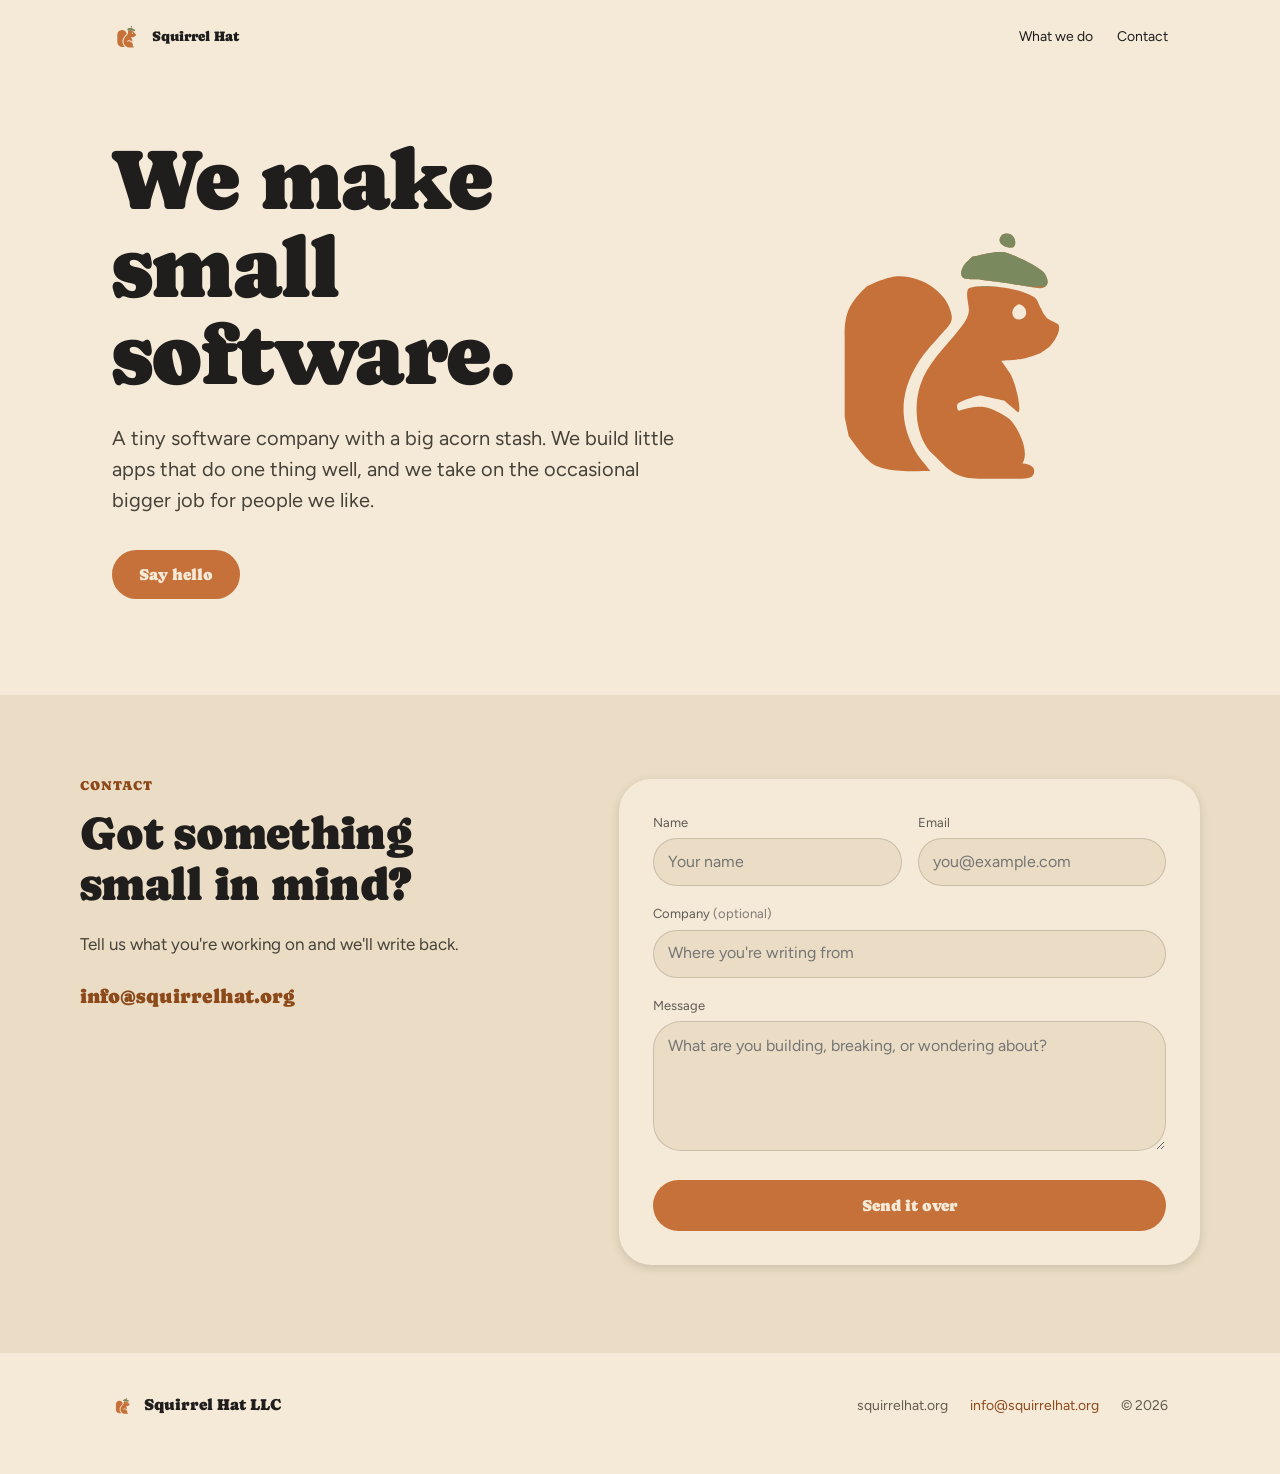
==== index.html @ fc4f5452 "website" ====
<!DOCTYPE html>
<html lang="en">
<head>
<meta charset="utf-8">
<meta name="viewport" content="width=device-width, initial-scale=1">
<title>Squirrel Hat - We make small software.</title>
<meta name="description" content="Squirrel Hat LLC is a tiny software company. We build little apps that do one thing well, and take on the occasional bigger job for people we like.">
<link rel="stylesheet" href="css/styles.css">
<link rel="preconnect" href="https://fonts.gstatic.com" crossorigin>
</head>
<body>
<div class="sh-page">

  <nav class="nav sh-nav">
    <a href="#top" class="nav-brand">
      <img class="sh-brand-mark" src="assets/mascot.svg" alt="" />
      Squirrel Hat
    </a>
    <a href="#work">What we do</a>
    <a href="#contact">Contact</a>
  </nav>

  <section id="top" class="sh-hero">
    <div class="sh-hero-copy">
      <h1>We make small software.</h1>
      <p class="sh-hero-lede">A tiny software company with a big acorn stash. We build little apps that do one thing well, and we take on the occasional bigger job for people we like.</p>
      <div class="sh-hero-actions">
        <a href="#contact" class="btn btn-primary">Say hello</a>
        <!-- <a href="#work" class="btn btn-secondary">See what we do</a> -->
      </div>
    </div>

    <div class="sh-mascot-wrap">
      <img class="sh-mascot" src="assets/mascot.svg" alt="Squirrel Hat mascot — a squirrel wearing an acorn cap" />
    </div>
  </section>

  <!-- <section id="work" class="sh-work">
    <h6>What we do</h6>
    <h2>Three hats, hung by the door.</h2>
    <p class="sh-work-lede">We're new, so the shelf is still mostly empty — but here's the shape of the work.</p>

    <div class="sh-work-grid">
      <div class="card elev-sm">
        <span class="sh-dot sh-dot--apps"></span>
        <div class="card-title">Little apps</div>
        <p class="card-body">Small, unrelated tools that scratch a specific itch. No dashboards, no onboarding flow, no five-year roadmap. Just the thing you needed.</p>
      </div>
      <div class="card elev-sm">
        <span class="sh-dot sh-dot--work"></span>
        <div class="card-title">Software work</div>
        <p class="card-body">Building, fixing, or finishing software for other people. Prototypes, internal tools, the app that's been 90% done since spring.</p>
      </div>
      <div class="card elev-sm">
        <span class="sh-dot sh-dot--experiments"></span>
        <div class="card-title">Odd experiments</div>
        <p class="card-body">Things we build because we're curious. Some become products, most stay in the tree. You'll hear about them either way.</p>
      </div>
    </div>
  </section> -->

  <section id="contact" class="sh-contact">
    <div class="sh-contact-grid">
      <div>
        <h6>Contact</h6>
        <h2>Got something small in mind?</h2>
        <p class="sh-contact-lede">Tell us what you're working on and we'll write back. </p>
        <p class="sh-contact-email"><a href="mailto:info@squirrelhat.org">info@squirrelhat.org</a></p>
      </div>

      <div class="card elev-md sh-contact-card">
        <div id="sh-sent" class="sh-sent">
          <span class="sh-sent-icon"></span>
          <div class="sh-sent-title">Stashed away safely.</div>
          <p class="sh-sent-body">Thanks <span id="sh-sent-name"></span> — your note is in the pile and we'll get back to you shortly.</p>
          <button type="button" id="sh-reset" class="btn btn-secondary">Send another</button>
        </div>

        <form id="sh-contact-form" class="sh-form">
          <div class="sh-form-row">
            <div class="field">
              <label for="sh-name">Name</label>
              <input id="sh-name" class="input" name="name" required placeholder="Your name" />
            </div>
            <div class="field">
              <label for="sh-email">Email</label>
              <input id="sh-email" class="input" name="email" type="email" required placeholder="you@example.com" />
            </div>
          </div>
          <div class="field">
            <label for="sh-company">Company <span class="text-muted">(optional)</span></label>
            <input id="sh-company" class="input" name="company" placeholder="Where you're writing from" />
          </div>
          <div class="field">
            <label for="sh-message">Message</label>
            <textarea id="sh-message" class="input" name="message" required placeholder="What are you building, breaking, or wondering about?"></textarea>
          </div>
          <button type="submit" class="btn btn-primary btn-block">Send it over</button>
        </form>
      </div>
    </div>
  </section>

  <footer class="sh-footer">
    <div class="sh-footer-brand">
      <img class="sh-footer-mark" src="assets/mascot.svg" alt="" />
      Squirrel Hat LLC
    </div>
    <div class="sh-footer-links">
      <span>squirrelhat.org</span>
      <a href="mailto:info@squirrelhat.org">info@squirrelhat.org</a>
      <span>© 2026</span>
    </div>
  </footer>
</div>

<script src="js/main.js"></script>
</body>
</html>
---- css/styles.css ----
/* Organic — design-system tokens and component classes. */
@import url('https://fonts.googleapis.com/css2?family=Caprasimo:wght@400&family=Figtree:wght@400;600;700&display=swap');

:root {
  --color-bg: #f5ead8;
  --color-surface: #ebddc5;
  --color-text: #201e1d;
  --color-accent: #c67139;
  --color-accent-2: #7a8a5e;
  --color-divider: color-mix(in srgb, #201e1d 16%, transparent);

  --color-neutral-100: #f9f4ed;
  --color-neutral-200: #eee7db;
  --color-neutral-300: #dcd3c4;
  --color-neutral-400: #c0b6a5;
  --color-neutral-500: #a19786;
  --color-neutral-600: #82796a;
  --color-neutral-700: #645c50;
  --color-neutral-800: #474238;
  --color-neutral-900: #2e2b25;

  --color-accent-100: #fff2eb;
  --color-accent-200: #ffe1d0;
  --color-accent-300: #ffc6a5;
  --color-accent-400: #f6a06b;
  --color-accent-500: #d67f48;
  --color-accent-600: #b2622d;
  --color-accent-700: #8c491a;
  --color-accent-800: #643312;
  --color-accent-900: #402310;

  --color-accent-2-100: #f0fae1;
  --color-accent-2-200: #e1eecc;
  --color-accent-2-300: #ccdbb2;
  --color-accent-2-400: #aebf92;
  --color-accent-2-500: #8fa073;
  --color-accent-2-600: #728157;
  --color-accent-2-700: #56633f;
  --color-accent-2-800: #3d472b;
  --color-accent-2-900: #272e1b;

  --font-heading: "Caprasimo", system-ui, sans-serif;
  --font-heading-weight: 400;
  --font-body: "Figtree", system-ui, sans-serif;

  --space-1: 4.4px;
  --space-2: 8.8px;
  --space-3: 13.2px;
  --space-4: 17.6px;
  --space-6: 26.4px;
  --space-8: 35.2px;

  --radius-sm: 8px;
  --radius-md: 16px;
  --radius-lg: 28px;

  --shadow-sm: 0 1px 2px color-mix(in srgb, #2e2b25 14%, transparent);
  --shadow-md: 0 3px 10px color-mix(in srgb, #2e2b25 16%, transparent);
  --shadow-lg: 0 12px 32px color-mix(in srgb, #2e2b25 22%, transparent);
}

body {
  background: var(--color-bg);
  color: var(--color-text);
  font-family: var(--font-body);
}
h1, h2, h3, h4 { font-family: var(--font-heading); font-weight: var(--font-heading-weight); }

*, *::before, *::after { box-sizing: border-box; }
body { margin: 0; font-size: 15px; line-height: 1.55; font-weight: 400; }
h1, h2, h3, h4, h5, h6 {
  font-family: var(--font-heading); font-weight: var(--font-heading-weight);
  line-height: 1.12; letter-spacing: -0.015em; margin: 0 0 var(--space-2);
}
h1 { font-size: 42px; }
h2 { font-size: 32px; }
h3 { font-size: 25px; }
h4 { font-size: 20px; }
h5 { font-size: 16px; }
h6 { font-size: 13px; }
h6 { letter-spacing: 0.08em; text-transform: uppercase; }
p { margin: 0 0 var(--space-3); }
a { color: var(--color-accent-700); text-underline-offset: 3px; text-decoration: none; }
a:hover { color: var(--color-accent); }
img { display: block; max-width: 100%; }
figure { margin: 0; }
figcaption {
  font-size: 11px; margin-top: var(--space-1);
  color: color-mix(in srgb, var(--color-text) 55%, transparent);
}
.text-muted { color: color-mix(in srgb, var(--color-text) 55%, transparent); }
:focus { outline: none; }
:focus-visible { outline: 2px solid var(--color-accent); outline-offset: 2px; }
::selection { background: color-mix(in srgb, var(--color-accent) 30%, transparent); }

.hr {
  height: 1px; border: 0; margin: var(--space-4) 0;
  background: var(--color-divider);
}

/* — buttons — */
.btn {
  display: inline-flex; align-items: center; justify-content: center; gap: 6px;
  cursor: pointer; text-decoration: none;
  font-family: var(--font-heading); font-weight: var(--font-heading-weight);
  font-size: 14px; line-height: 1.2; color: var(--color-text);
  background: transparent; border: 1px solid transparent;
  padding: var(--space-2) calc(var(--space-3) * 1.2);
  border-radius: var(--radius-md);
}
.btn svg { display: block; }
.btn:disabled { opacity: 0.45; cursor: not-allowed; }
.btn-primary { background: var(--color-accent); color: var(--color-bg); }
.btn-primary:hover { background: var(--color-accent-600); }
.btn-primary:active { background: var(--color-accent-700); }
.btn-secondary { border-color: var(--color-divider); }
.btn-secondary:hover { background: color-mix(in srgb, var(--color-text) 7%, transparent); }
.btn-secondary:active { background: color-mix(in srgb, var(--color-text) 14%, transparent); }
.btn-block { width: 100%; margin-top: var(--space-2); }

/* — forms — */
.field > label {
  display: block; font-size: 12px; margin-bottom: 5px;
  color: color-mix(in srgb, var(--color-text) 70%, transparent);
}
.input {
  width: 100%; min-height: 36px; padding: 6px 10px; font: inherit;
  font-size: 14px; color: var(--color-text); caret-color: var(--color-accent);
  background: var(--color-surface);
  border: 1px solid var(--color-divider); border-radius: var(--radius-md);
}
.input:hover { border-color: color-mix(in srgb, var(--color-text) 45%, transparent); }
.input:focus-visible { border-color: var(--color-accent); outline-offset: 0; }
textarea.input { min-height: 90px; resize: vertical; }

/* — cards — */
.card {
  display: flex; flex-direction: column; gap: var(--space-2);
  padding: var(--space-3); border-radius: var(--radius-md); background: var(--color-surface);
}
.card-title {
  font-family: var(--font-heading); font-weight: var(--font-heading-weight);
  font-size: 17px; line-height: 1.2;
}
.card-body { margin: 0; font-size: 13px; opacity: 0.8; flex: 1; }
.elev-sm { box-shadow: var(--shadow-sm); }
.elev-md { box-shadow: var(--shadow-md); }
.elev-lg { box-shadow: var(--shadow-lg); }

/* — tags — */
.tag {
  display: inline-flex; align-items: center; font-size: 11px;
  letter-spacing: 0.02em; padding: 3px 10px;
  border-radius: calc(var(--radius-md) * 0.75);
}
.tag-accent-2 { background: var(--color-accent-2-100); color: var(--color-accent-2-800); }

/* — navigation — */
.nav {
  display: flex; align-items: center; gap: var(--space-4);
  padding: var(--space-3) var(--space-4);
}
.nav-brand {
  display: flex; align-items: center; gap: 10px;
  font-family: var(--font-heading); font-weight: var(--font-heading-weight);
  font-size: 18px; margin-right: auto;
}
.nav a { color: inherit; text-decoration: none; font-size: 14px; }
.nav a:hover, .nav a[aria-current='page'] { color: var(--color-accent); }

/* — rounded frame — */
.card { border-radius: calc(var(--radius-lg) * 1.15); }
.btn, .tag, .input { border-radius: 999px; }
.input { padding-inline: 14px; }

/* ══════════════════════════════════════════════════════════════════════
   Squirrel Hat landing page
   ══════════════════════════════════════════════════════════════════ */

body { overflow-x: hidden; }

.sh-page {
  background: var(--color-bg);
  color: var(--color-text);
  font-family: var(--font-body);
  min-height: 100vh;
}

.sh-nav {
  max-width: 1120px;
  margin: 0 auto;
  padding: 22px clamp(20px, 5vw, 32px);
  gap: clamp(16px, 3vw, 24px);
}

.sh-brand-mark {
  width: 30px; height: 30px;
}

.sh-hero {
  position: relative;
  max-width: 1120px;
  margin: 0 auto;
  padding: clamp(24px, 5vw, 40px) clamp(20px, 5vw, 32px) clamp(56px, 9vw, 96px);
  display: grid;
  grid-template-columns: minmax(0, 1.15fr) minmax(0, 0.85fr);
  gap: clamp(24px, 5vw, 56px);
  align-items: center;
}

.sh-hero-copy { position: relative; z-index: 2; }

.sh-hero h1 {
  font-size: clamp(40px, 8.5vw, 86px);
  line-height: 1.02;
  letter-spacing: -0.02em;
  margin: 22px 0 0;
  max-width: 15ch;
  text-wrap: balance;
}

.sh-hero-lede {
  font-size: clamp(17px, 2.4vw, 20px);
  line-height: 1.55;
  max-width: 46ch;
  margin: 24px 0 0;
  color: var(--color-neutral-800);
}

.sh-hero-actions {
  display: flex; flex-wrap: wrap; gap: 12px; margin-top: 34px;
}
.sh-hero-actions .btn { font-size: 16px; padding: 14px 26px; }

.sh-mascot-wrap {
  display: grid; place-items: center;
  width: min(320px, 68vw);
  margin-inline: auto;
}

@keyframes sh-bobble {
  0%, 100% { transform: translateY(0) rotate(-3deg); }
  50% { transform: translateY(-10px) rotate(2deg); }
}
.sh-mascot {
  width: 100%; height: auto; display: block;
  animation: sh-bobble 6s ease-in-out infinite;
}

.sh-work {
  max-width: 1120px;
  margin: 0 auto;
  padding: 8px clamp(20px, 5vw, 32px) clamp(56px, 9vw, 96px);
}
.sh-work h6 { color: var(--color-accent-700); margin: 0 0 14px; }
.sh-work h2 { font-size: clamp(32px, 3.6vw, 46px); margin: 0; max-width: 22ch; }
.sh-work-lede { font-size: 17px; max-width: 52ch; margin: 18px 0 0; color: var(--color-neutral-800); }

.sh-work-grid {
  display: grid;
  grid-template-columns: repeat(auto-fit, minmax(min(260px, 100%), 1fr));
  gap: 20px;
  margin-top: clamp(30px, 5vw, 44px);
}
.sh-work-grid .card { padding: 30px; gap: 12px; }
.sh-work-grid .card-title { font-size: 23px; margin-top: 6px; }
.sh-work-grid .card-body { font-size: 15px; opacity: 1; color: var(--color-neutral-800); }

.sh-dot {
  width: 44px; height: 44px; border-radius: 999px; display: block;
}
.sh-dot--apps { background: var(--color-accent-300); }
.sh-dot--work { background: var(--color-accent-2-300); }
.sh-dot--experiments { background: var(--color-neutral-400); }

.sh-contact {
  background: var(--color-surface);
  padding: clamp(52px, 8vw, 84px) clamp(20px, 5vw, 32px) clamp(56px, 8vw, 88px);
}
.sh-contact-grid {
  max-width: 1120px;
  margin: 0 auto;
  display: grid;
  grid-template-columns: minmax(0, 0.9fr) minmax(0, 1.1fr);
  gap: clamp(32px, 5vw, 64px);
  align-items: start;
}
.sh-contact h6 { color: var(--color-accent-700); margin: 0 0 14px; }
.sh-contact h2 { font-size: clamp(32px, 3.6vw, 46px); margin: 0; max-width: 16ch; }
.sh-contact-lede { font-size: 17px; max-width: 40ch; margin: 20px 0 0; color: var(--color-neutral-800); }
.sh-contact-email { font-size: 17px; margin: 24px 0 0; }
.sh-contact-email a { font-size: 20px; font-family: var(--font-heading); }

.sh-contact-card { background: var(--color-bg); padding: clamp(22px, 4vw, 34px); gap: 18px; }

.sh-form-row { display: grid; grid-template-columns: 1fr 1fr; gap: 16px; }
.sh-form { display: grid; gap: 18px; }
.sh-form .field label { font-size: 13px; }
.sh-form input.input, .sh-form textarea.input { min-height: 48px; font-size: 16px; }
.sh-form textarea.input { min-height: 130px; border-radius: var(--radius-lg); padding: 12px 14px; }
.sh-form button[type="submit"] { font-size: 16px; padding: 15px 26px; margin-top: 4px; }

.sh-sent { display: none; }
.sh-sent.is-visible { display: grid; }
.sh-sent {
  gap: 14px; padding: 18px 0 10px; justify-items: start;
}
.sh-sent-icon {
  width: 52px; height: 52px; border-radius: 999px;
  background: var(--color-accent-2-300); display: block;
}
.sh-sent-title { font-family: var(--font-heading); font-size: 27px; line-height: 1.15; }
.sh-sent-body { font-size: 16px; margin: 0; color: var(--color-neutral-800); max-width: 34ch; }
.sh-sent button { font-size: 15px; padding: 11px 22px; }

.sh-form.is-hidden { display: none; }

.sh-footer {
  max-width: 1120px;
  margin: 0 auto;
  padding: 40px clamp(20px, 5vw, 32px) 56px;
  display: flex; flex-wrap: wrap; gap: 18px;
  align-items: center; justify-content: space-between;
}
.sh-footer-brand {
  display: flex; align-items: center; gap: 10px;
  font-family: var(--font-heading); font-size: 16px;
}
.sh-footer-mark {
  width: 22px; height: 22px;
}
.sh-footer-links {
  display: flex; flex-wrap: wrap; gap: 22px;
  font-size: 14px; color: var(--color-neutral-700);
}

@keyframes sh-crumb {
  0% { transform: scale(1); opacity: .75; }
  100% { transform: scale(.2) translateY(14px); opacity: 0; }
}
.sh-crumb {
  position: absolute; width: 10px; height: 10px; border-radius: 50%;
  pointer-events: none; animation: sh-crumb 900ms ease-in forwards;
}

@media (max-width: 860px) {
  .sh-hero { grid-template-columns: 1fr !important; gap: 20px !important; }
  .sh-mascot-wrap { grid-row: 1 !important; justify-self: start !important; margin-inline: 0 !important; }
  .sh-contact-grid { grid-template-columns: 1fr !important; gap: 36px !important; }
}
@media (max-width: 560px) {
  .sh-nav { flex-wrap: wrap !important; row-gap: 10px !important; }
  .sh-form-row { grid-template-columns: 1fr !important; }
  .sh-hero-actions > a { flex: 1 1 100% !important; }
  .sh-footer { flex-direction: column !important; align-items: flex-start !important; }
}
@media (prefers-reduced-motion: reduce) {
  .sh-mascot { animation: none !important; }
}
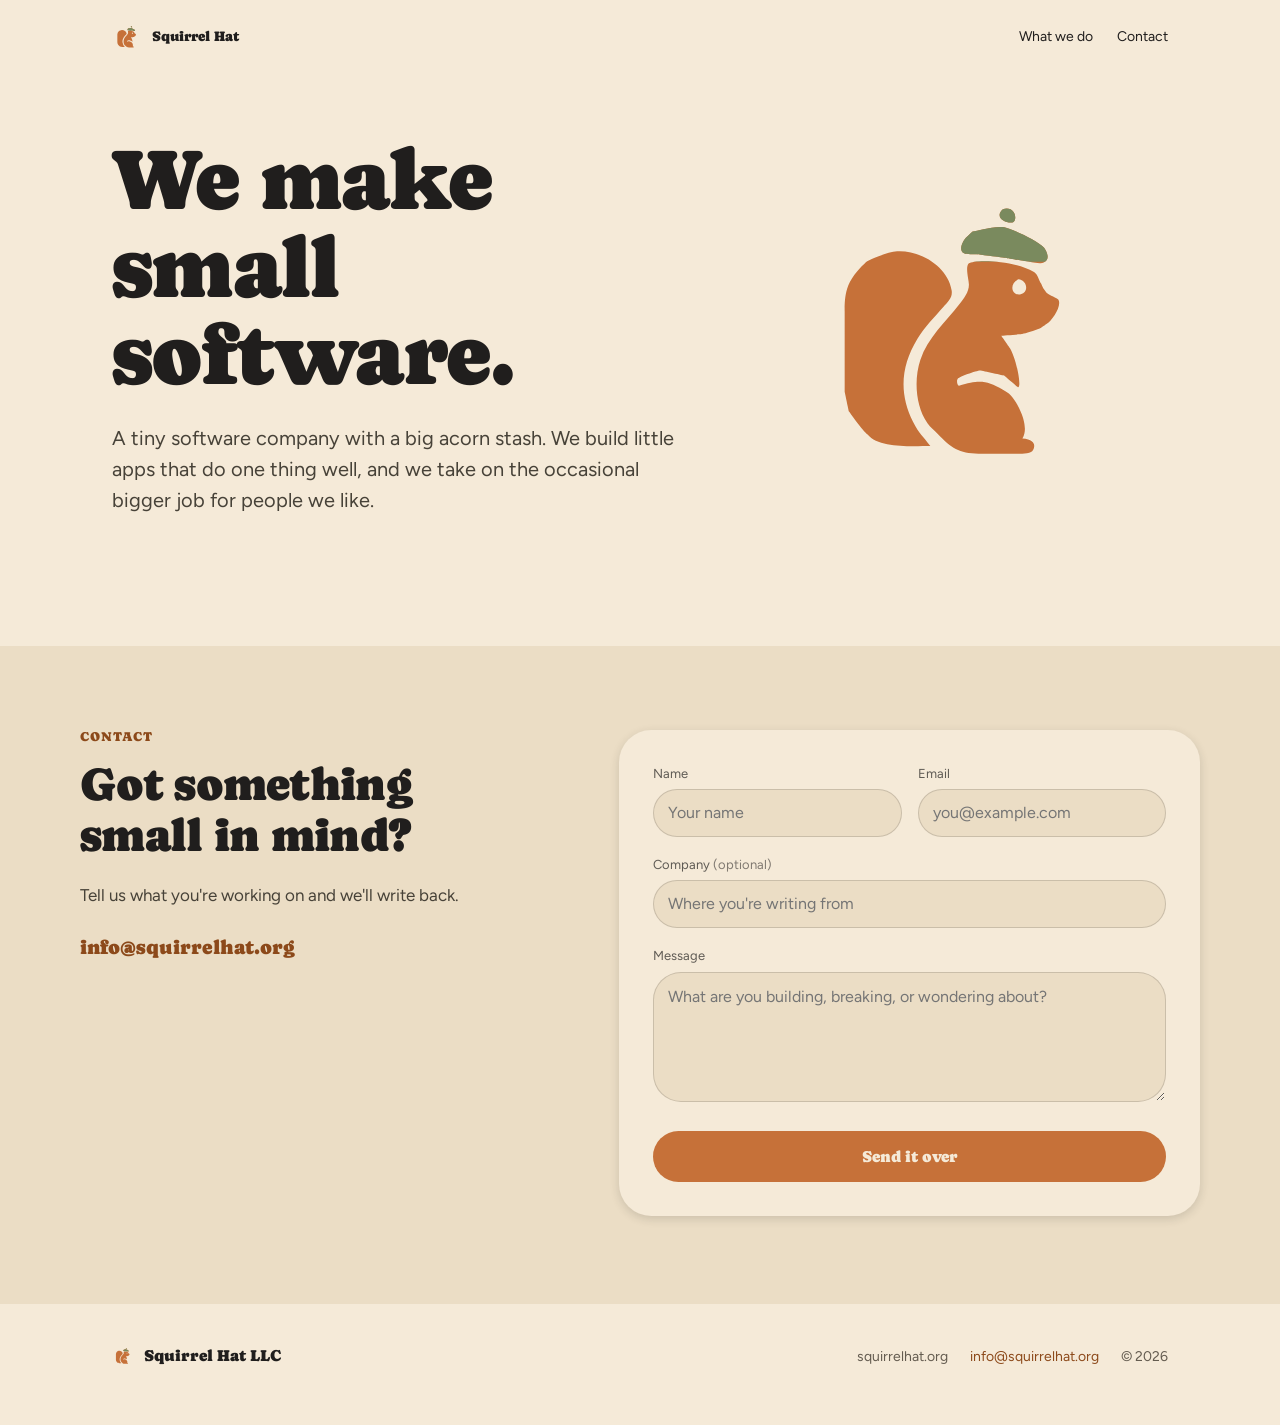
==== commit 0163f820: "Cname" ====
--- a/index.html
+++ b/index.html
@@ -25,7 +25,7 @@
       <h1>We make small software.</h1>
       <p class="sh-hero-lede">A tiny software company with a big acorn stash. We build little apps that do one thing well, and we take on the occasional bigger job for people we like.</p>
       <div class="sh-hero-actions">
-        <a href="#contact" class="btn btn-primary">Say hello</a>
+        <!-- <a href="#contact" class="btn btn-primary">Say hello</a> -->
         <!-- <a href="#work" class="btn btn-secondary">See what we do</a> -->
       </div>
     </div>
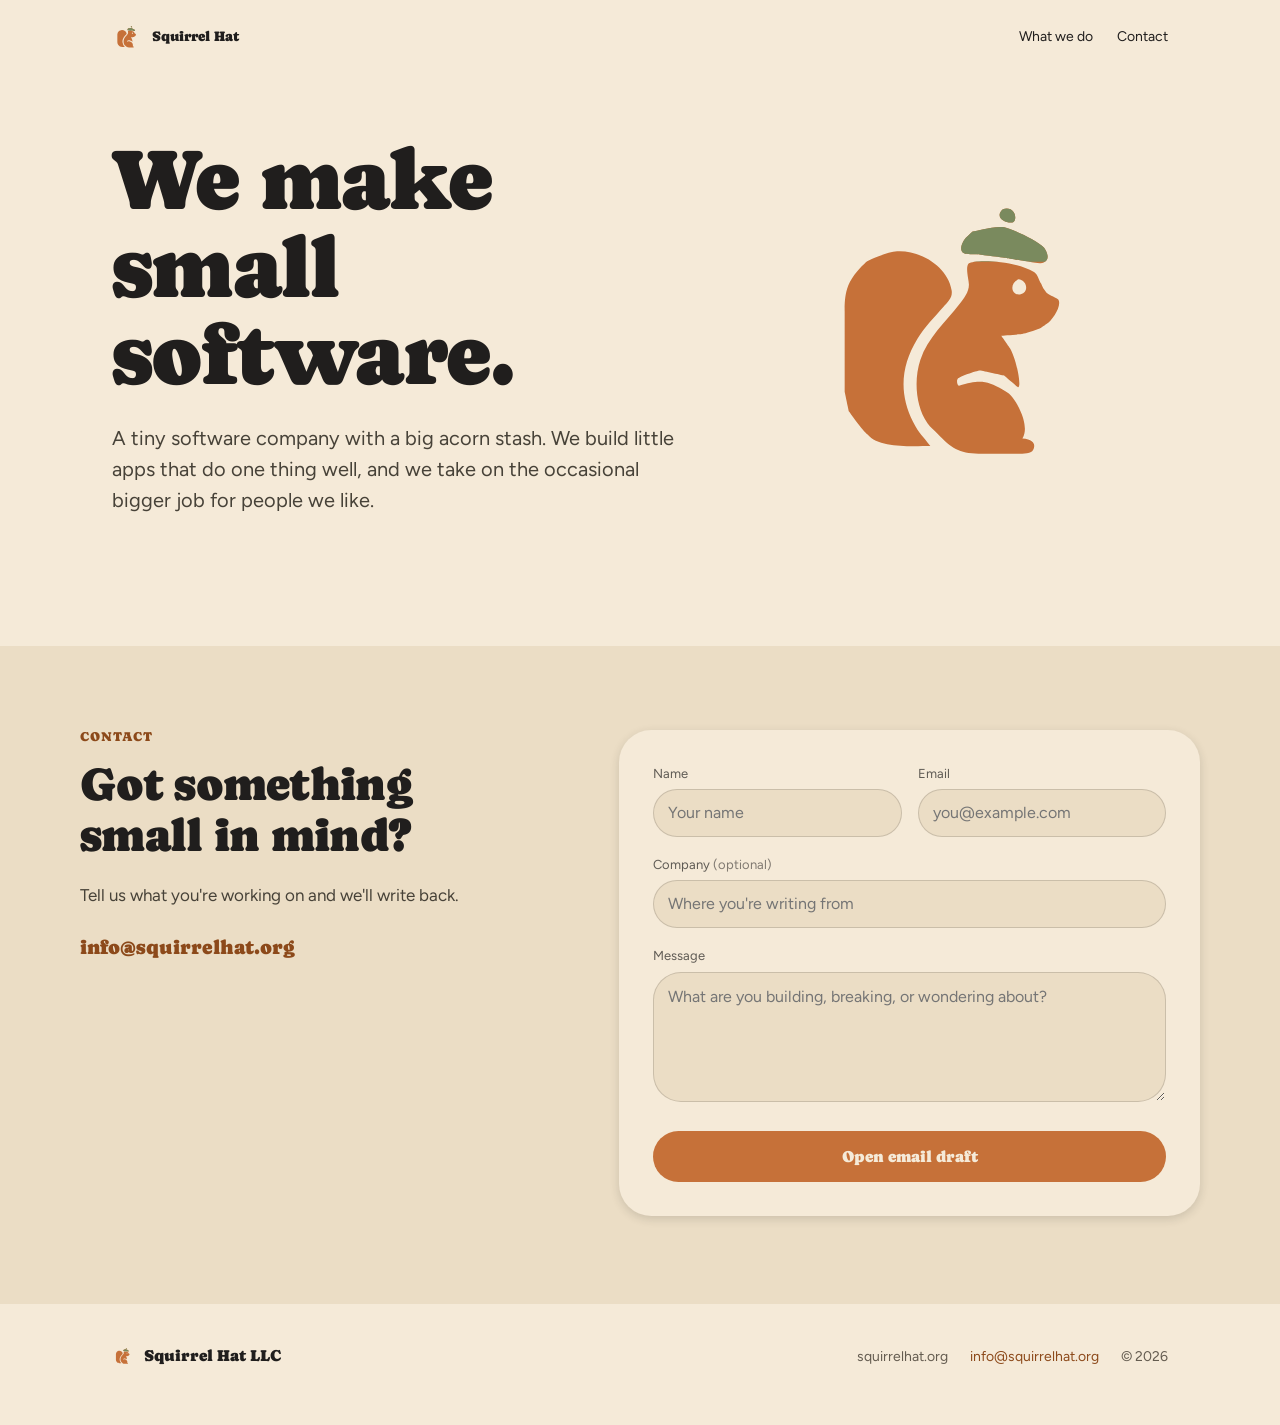
==== commit 44b4d80d: "Fix email draft" ====
--- a/index.html
+++ b/index.html
@@ -71,8 +71,8 @@
       <div class="card elev-md sh-contact-card">
         <div id="sh-sent" class="sh-sent">
           <span class="sh-sent-icon"></span>
-          <div class="sh-sent-title">Stashed away safely.</div>
-          <p class="sh-sent-body">Thanks <span id="sh-sent-name"></span> — your note is in the pile and we'll get back to you shortly.</p>
+          <div class="sh-sent-title">Draft ready.</div>
+          <p class="sh-sent-body">Thanks <span id="sh-sent-name"></span> — we opened a draft in your email app. Just hit send and we'll get back to you shortly.</p>
           <button type="button" id="sh-reset" class="btn btn-secondary">Send another</button>
         </div>
 
@@ -95,7 +95,7 @@
             <label for="sh-message">Message</label>
             <textarea id="sh-message" class="input" name="message" required placeholder="What are you building, breaking, or wondering about?"></textarea>
           </div>
-          <button type="submit" class="btn btn-primary btn-block">Send it over</button>
+          <button type="submit" class="btn btn-primary btn-block">Open email draft</button>
         </form>
       </div>
     </div>
